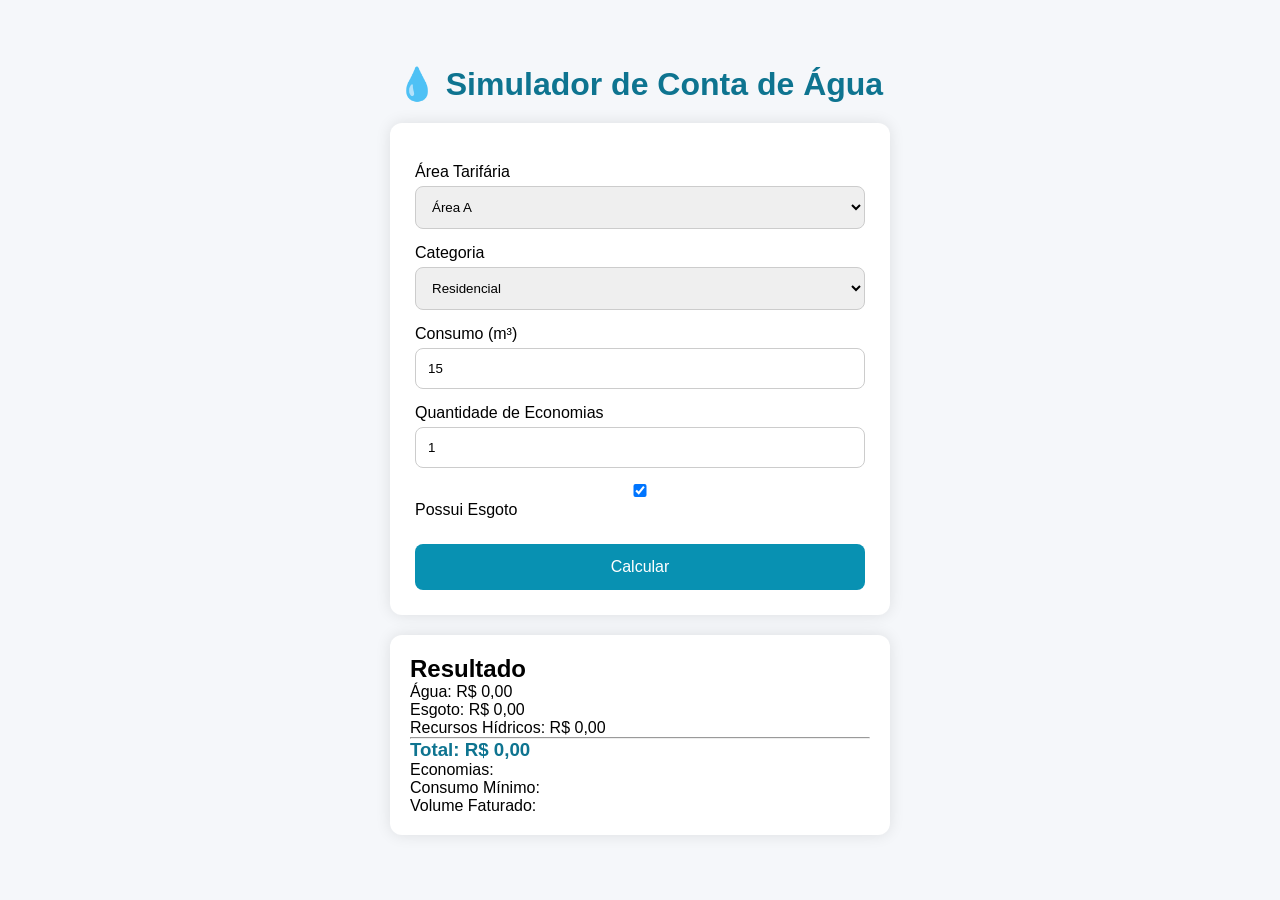
==== simulador-aguas-do-rio/index.html @ 5aeb9e15 "Add files via upload" ====
<!DOCTYPE html>
<html lang="pt-BR">

<head>
    <meta charset="UTF-8">
    <meta name="viewport" content="width=device-width, initial-scale=1.0">
    <title>Simulador Águas do Rio</title>

    <link rel="stylesheet" href="style.css">
</head>

<body>

<div class="container">

    <h1>💧 Simulador de Conta de Água</h1>


    <div class="card">


        <label>Área Tarifária</label>

        <select id="area">

            <option value="AREA_A">
                Área A
            </option>

            <option value="AREA_B">
                Área B
            </option>

            <option value="AREA_A_DEZ_2025">
                Área A - Dezembro 2025
            </option>

            <option value="AREA_B_DEZ_2025">
                Área B - Dezembro 2025
            </option>

        </select>



        <label>Categoria</label>

        <select id="categoria">

            <option value="residencial">
                Residencial
            </option>

            <option value="comercial">
                Comercial
            </option>

            <option value="industrial">
                Industrial
            </option>

            <option value="publica">
                Pública
            </option>

            <option value="publica_estadual">
                Pública Estadual
            </option>

        </select>



        <label>Consumo (m³)</label>

        <input
            type="number"
            id="consumo"
            min="0"
            value="15"
        >



        <label>Quantidade de Economias</label>

        <input
            type="number"
            id="economias"
            min="1"
            value="1"
        />



        <label>

            <input
                type="checkbox"
                id="esgoto"
                checked
            >

            Possui Esgoto

        </label>



        <button onclick="simular()">
            Calcular
        </button>


    </div>



    <div id="resultado" class="resultado">


        <h2>Resultado</h2>


        <p>
            Água:
            <span id="agua">
                R$ 0,00
            </span>
        </p>


        <p>
            Esgoto:
            <span id="valorEsgoto">
                R$ 0,00
            </span>
        </p>


        <p>
            Recursos Hídricos:
            <span id="rh">
                R$ 0,00
            </span>
        </p>


        <hr>


        <h3>
            Total:
            <span id="total">
                R$ 0,00
            </span>
        </h3>



        <p>
            Economias:
            <span id="economiasResultado">
            </span>
        </p>



        <p>
            Consumo Mínimo:
            <span id="consumoMinimo">
            </span>
        </p>



        <p>
            Volume Faturado:
            <span id="volumeFaturado">
            </span>
        </p>


    </div>


</div>

<!-- Depois executa o cálculo -->
<script src="app.js"></script>


</body>

</html>
---- simulador-aguas-do-rio/style.css ----
*{
    margin:0;
    padding:0;
    box-sizing:border-box;
    font-family:Arial, sans-serif;
}

body{
    background:#f5f7fa;
    display:flex;
    justify-content:center;
    align-items:center;
    min-height:100vh;
}

.container{
    width:100%;
    max-width:500px;
}

h1{
    text-align:center;
    margin-bottom:20px;
    color:#0e7490;
}

.card{
    background:white;
    padding:25px;
    border-radius:12px;
    box-shadow:0 0 15px rgba(0,0,0,.1);
}

label{
    display:block;
    margin-top:15px;
    margin-bottom:5px;
}

input,
select{
    width:100%;
    padding:12px;
    border:1px solid #ccc;
    border-radius:8px;
}

button{
    width:100%;
    margin-top:20px;
    padding:14px;
    border:none;
    border-radius:8px;
    background:#0891b2;
    color:white;
    cursor:pointer;
    font-size:16px;
}

button:hover{
    background:#0e7490;
}

.resultado{
    background:white;
    margin-top:20px;
    padding:20px;
    border-radius:12px;
    box-shadow:0 0 15px rgba(0,0,0,.1);
}

.resultado h3{
    color:#0e7490;
}
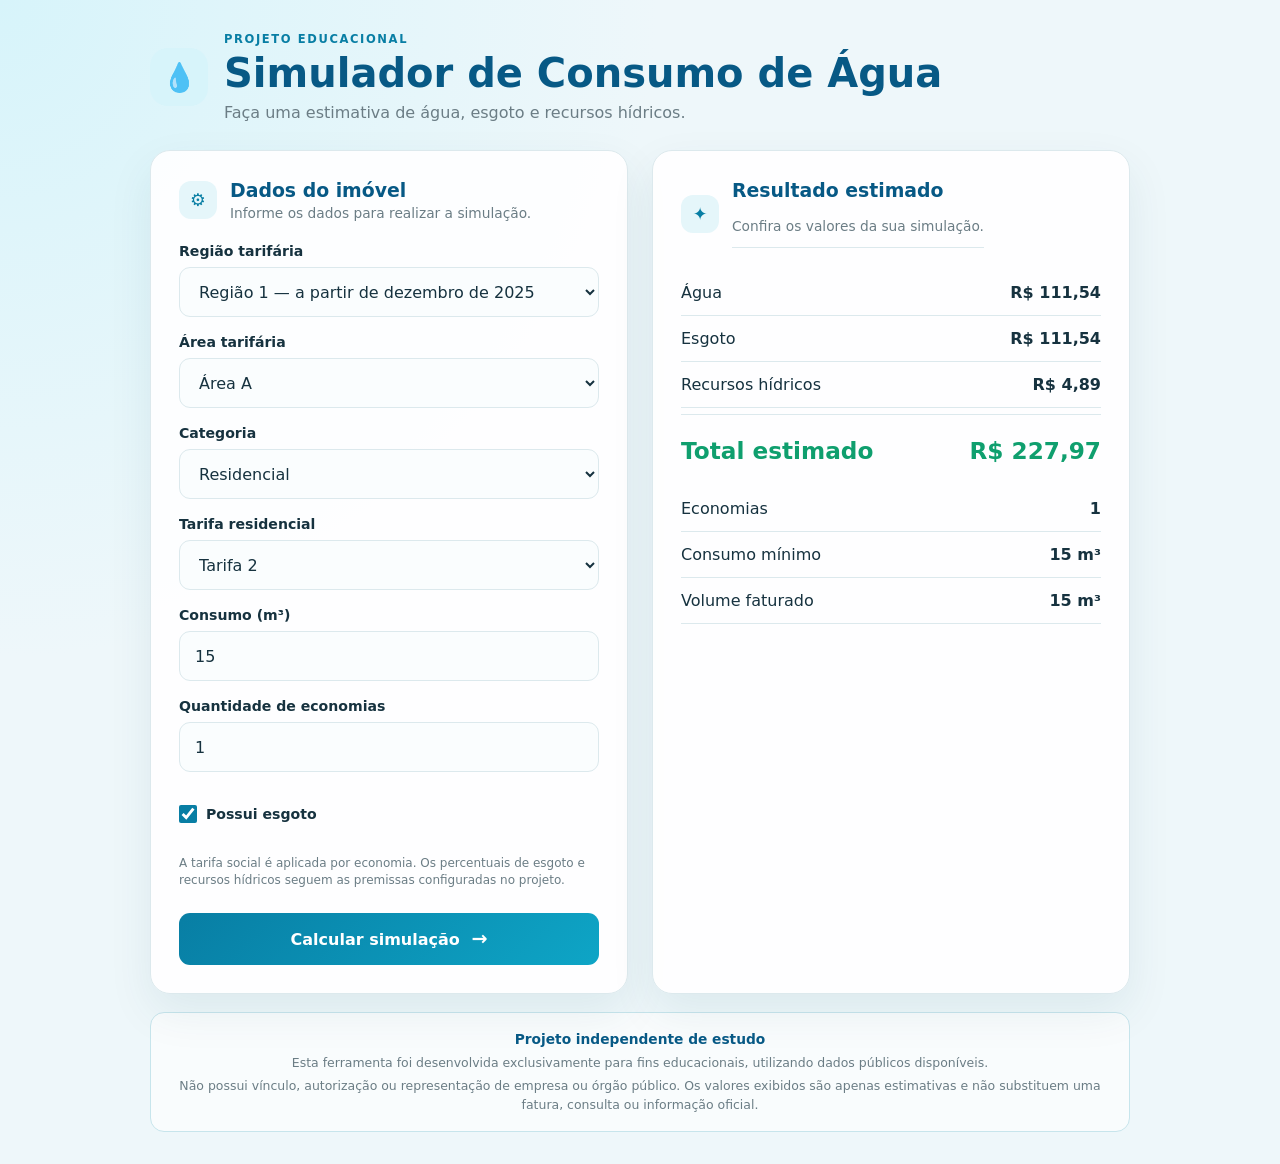
==== commit 4649845d: "Melhora responsividade mobile e ajustes de tarifas" ====
--- a/simulador-aguas-do-rio/index.html
+++ b/simulador-aguas-do-rio/index.html
@@ -1,195 +1,94 @@
-<!DOCTYPE html>
-<html lang="pt-BR">
-
-<head>
-    <meta charset="UTF-8">
-    <meta name="viewport" content="width=device-width, initial-scale=1.0">
-    <title>Simulador Águas do Rio</title>
-
-    <link rel="stylesheet" href="style.css">
-</head>
-
-<body>
-
-<div class="container">
-
-    <h1>💧 Simulador de Conta de Água</h1>
-
-
-    <div class="card">
-
-
-        <label>Área Tarifária</label>
-
-        <select id="area">
-
-            <option value="AREA_A">
-                Área A
-            </option>
-
-            <option value="AREA_B">
-                Área B
-            </option>
-
-            <option value="AREA_A_DEZ_2025">
-                Área A - Dezembro 2025
-            </option>
-
-            <option value="AREA_B_DEZ_2025">
-                Área B - Dezembro 2025
-            </option>
-
-        </select>
-
-
-
-        <label>Categoria</label>
-
-        <select id="categoria">
-
-            <option value="residencial">
-                Residencial
-            </option>
-
-            <option value="comercial">
-                Comercial
-            </option>
-
-            <option value="industrial">
-                Industrial
-            </option>
-
-            <option value="publica">
-                Pública
-            </option>
-
-            <option value="publica_estadual">
-                Pública Estadual
-            </option>
-
-        </select>
-
-
-
-        <label>Consumo (m³)</label>
-
-        <input
-            type="number"
-            id="consumo"
-            min="0"
-            value="15"
-        >
-
-
-
-        <label>Quantidade de Economias</label>
-
-        <input
-            type="number"
-            id="economias"
-            min="1"
-            value="1"
-        />
-
-
-
-        <label>
-
-            <input
-                type="checkbox"
-                id="esgoto"
-                checked
-            >
-
-            Possui Esgoto
-
-        </label>
-
-
-
-        <button onclick="simular()">
-            Calcular
-        </button>
-
-
-    </div>
-
-
-
-    <div id="resultado" class="resultado">
-
-
-        <h2>Resultado</h2>
-
-
-        <p>
-            Água:
-            <span id="agua">
-                R$ 0,00
-            </span>
-        </p>
-
-
-        <p>
-            Esgoto:
-            <span id="valorEsgoto">
-                R$ 0,00
-            </span>
-        </p>
-
-
-        <p>
-            Recursos Hídricos:
-            <span id="rh">
-                R$ 0,00
-            </span>
-        </p>
-
-
-        <hr>
-
-
-        <h3>
-            Total:
-            <span id="total">
-                R$ 0,00
-            </span>
-        </h3>
-
-
-
-        <p>
-            Economias:
-            <span id="economiasResultado">
-            </span>
-        </p>
-
-
-
-        <p>
-            Consumo Mínimo:
-            <span id="consumoMinimo">
-            </span>
-        </p>
-
-
-
-        <p>
-            Volume Faturado:
-            <span id="volumeFaturado">
-            </span>
-        </p>
-
-
-    </div>
-
-
-</div>
-
-<!-- Depois executa o cálculo -->
-<script src="app.js"></script>
-
-
-</body>
-
-</html>+<!DOCTYPE html>
+<html lang="pt-BR">
+<head>
+    <meta charset="UTF-8">
+    <meta name="viewport" content="width=device-width, initial-scale=1.0">
+    <title>Simulador de Consumo de Água</title>
+    <link rel="stylesheet" href="style.css">
+</head>
+<body>
+<main class="container">
+    <header class="page-header">
+        <div class="brand-mark">💧</div>
+        <div>
+            <p class="eyebrow">PROJETO EDUCACIONAL</p>
+            <h1>Simulador de Consumo de Água</h1>
+            <p class="subtitle">Faça uma estimativa de água, esgoto e recursos hídricos.</p>
+        </div>
+    </header>
+
+    <div class="content-grid">
+        <section class="card form-card">
+            <div class="section-heading">
+                <span class="section-icon">⚙</span>
+                <div><h2>Dados do imóvel</h2><p>Informe os dados para realizar a simulação.</p></div>
+            </div>
+
+            <label for="regiao">Região tarifária</label>
+            <select id="regiao">
+                <option value="REGIAO_1">Região 1 — a partir de dezembro de 2025</option>
+                <option value="REGIAO_4">Região 4 — a partir de dezembro de 2025</option>
+            </select>
+
+            <label for="area">Área tarifária</label>
+            <select id="area">
+                <option value="AREA_A">Área A</option>
+                <option value="AREA_B">Área B</option>
+            </select>
+
+            <label for="categoria">Categoria</label>
+            <select id="categoria">
+                <option value="residencial">Residencial</option>
+                <option value="comercial">Comercial</option>
+                <option value="industrial">Industrial</option>
+                <option value="publica">Pública</option>
+                <option value="publica_estadual">Pública Estadual</option>
+            </select>
+
+            <div id="tarifaResidencialField">
+                <label for="tarifaResidencial">Tarifa residencial</label>
+                <select id="tarifaResidencial">
+                    <option value="tarifa2">Tarifa 2</option>
+                    <option value="tarifa1">Tarifa 1</option>
+                    <option value="social">Tarifa social — valor fixo</option>
+                </select>
+            </div>
+
+            <label for="consumo">Consumo (m³)</label>
+            <input type="number" id="consumo" min="0" step="0.01" inputmode="decimal" value="15">
+
+            <label for="economias">Quantidade de economias</label>
+            <input type="number" id="economias" min="1" step="1" inputmode="numeric" value="1">
+
+            <label class="checkbox-label"><input type="checkbox" id="esgoto" checked> Possui esgoto</label>
+
+            <p class="calculation-note">A tarifa social é aplicada por economia. Os percentuais de esgoto e recursos hídricos seguem as premissas configuradas no projeto.</p>
+            <button id="calcularButton" type="button">Calcular simulação <span>→</span></button>
+        </section>
+
+        <section id="resultado" class="resultado">
+            <div class="section-heading">
+                <span class="section-icon">✦</span>
+                <div><h2>Resultado estimado</h2><p>Confira os valores da sua simulação.</p></div>
+            </div>
+
+            <p><span>Água</span><span id="agua">R$ 0,00</span></p>
+            <p><span>Esgoto</span><span id="valorEsgoto">R$ 0,00</span></p>
+            <p><span>Recursos hídricos</span><span id="rh">R$ 0,00</span></p>
+            <hr>
+            <h3><span>Total estimado</span><span id="total">R$ 0,00</span></h3>
+            <p><span>Economias</span><span id="economiasResultado"></span></p>
+            <p><span>Consumo mínimo</span><span id="consumoMinimo"></span></p>
+            <p><span>Volume faturado</span><span id="volumeFaturado"></span></p>
+        </section>
+    </div>
+
+    <aside class="disclaimer" aria-label="Aviso importante">
+        <strong>Projeto independente de estudo</strong>
+        <p>Esta ferramenta foi desenvolvida exclusivamente para fins educacionais, utilizando dados públicos disponíveis.</p>
+        <p>Não possui vínculo, autorização ou representação de empresa ou órgão público. Os valores exibidos são apenas estimativas e não substituem uma fatura, consulta ou informação oficial.</p>
+    </aside>
+</main>
+<script src="app.js"></script>
+</body>
+</html>
--- a/simulador-aguas-do-rio/style.css
+++ b/simulador-aguas-do-rio/style.css
@@ -1,74 +1,61 @@
-*{
-    margin:0;
-    padding:0;
-    box-sizing:border-box;
-    font-family:Arial, sans-serif;
-}
-
-body{
-    background:#f5f7fa;
-    display:flex;
-    justify-content:center;
-    align-items:center;
-    min-height:100vh;
-}
-
-.container{
-    width:100%;
-    max-width:500px;
-}
-
-h1{
-    text-align:center;
-    margin-bottom:20px;
-    color:#0e7490;
-}
-
-.card{
-    background:white;
-    padding:25px;
-    border-radius:12px;
-    box-shadow:0 0 15px rgba(0,0,0,.1);
-}
-
-label{
-    display:block;
-    margin-top:15px;
-    margin-bottom:5px;
-}
-
-input,
-select{
-    width:100%;
-    padding:12px;
-    border:1px solid #ccc;
-    border-radius:8px;
-}
-
-button{
-    width:100%;
-    margin-top:20px;
-    padding:14px;
-    border:none;
-    border-radius:8px;
-    background:#0891b2;
-    color:white;
-    cursor:pointer;
-    font-size:16px;
-}
-
-button:hover{
-    background:#0e7490;
-}
-
-.resultado{
-    background:white;
-    margin-top:20px;
-    padding:20px;
-    border-radius:12px;
-    box-shadow:0 0 15px rgba(0,0,0,.1);
-}
-
-.resultado h3{
-    color:#0e7490;
-}+:root {
+    --primary: #087ea4; --primary-dark: #075985; --background: #eef7fa;
+    --surface: rgba(255,255,255,.92); --text: #16323f; --muted: #6b7d85;
+    --border: #dce9ed; --success: #0f9f6e;
+}
+* { box-sizing: border-box; margin: 0; padding: 0; }
+body {
+    min-height: 100vh; padding: 32px 16px;
+    font-family: Inter, ui-sans-serif, system-ui, -apple-system, BlinkMacSystemFont, "Segoe UI", sans-serif;
+    color: var(--text); background: radial-gradient(circle at top left, #d7f4fa, transparent 38%), var(--background);
+}
+.container { width: min(100%, 980px); margin: auto; }
+.page-header { display: flex; align-items: center; gap: 16px; margin-bottom: 28px; }
+.brand-mark, .section-icon { display: grid; place-items: center; flex: 0 0 auto; }
+.brand-mark { width: 58px; height: 58px; border-radius: 18px; font-size: 28px; background: #d7f4fa; }
+.eyebrow { color: var(--primary); font-size: .72rem; font-weight: 800; letter-spacing: .14em; margin-bottom: 5px; }
+h1 { color: var(--primary-dark); font-size: clamp(1.75rem, 4vw, 2.5rem); line-height: 1.1; }
+.subtitle, .section-heading p, .disclaimer { color: var(--muted); }
+.subtitle { margin-top: 8px; }
+.content-grid { display: grid; grid-template-columns: 1fr 1fr; gap: 24px; }
+.card, .resultado { background: var(--surface); border: 1px solid var(--border); border-radius: 20px; padding: 28px; box-shadow: 0 18px 45px rgba(15,73,92,.08); }
+.section-heading { display: flex; align-items: center; gap: 13px; margin-bottom: 22px; }
+.section-heading h2 { color: var(--primary-dark); font-size: 1.18rem; }
+.section-heading p { margin-top: 4px; font-size: .86rem; }
+.section-icon { width: 38px; height: 38px; border-radius: 12px; color: var(--primary); background: #e5f6fa; font-size: 1.1rem; }
+label { display: block; margin: 17px 0 8px; font-size: .88rem; font-weight: 650; }
+input, select { width: 100%; min-height: 50px; padding: 13px 15px; border: 1px solid var(--border); border-radius: 11px; background: #fafdfe; color: var(--text); font: inherit; font-size: 16px; outline: none; transition: .2s; }
+input:focus, select:focus { border-color: var(--primary); box-shadow: 0 0 0 4px rgba(8,126,164,.12); }
+.checkbox-label { display: flex; align-items: center; gap: 9px; cursor: pointer; }
+.checkbox-label input { width: 18px; height: 18px; accent-color: var(--primary); }
+.calculation-note { margin-top: 16px; color: var(--muted); font-size: .75rem; line-height: 1.45; }
+button { width: 100%; min-height: 52px; margin-top: 23px; padding: 14px 16px; border: 0; border-radius: 11px; background: linear-gradient(135deg, var(--primary), #0ea5c6); color: white; font: inherit; font-weight: 750; cursor: pointer; transition: .2s; touch-action: manipulation; }
+button span { margin-left: 6px; font-size: 1.2rem; }
+.resultado p { display: flex; justify-content: space-between; gap: 15px; padding: 13px 0; border-bottom: 1px solid var(--border); }
+.resultado p span:last-child { font-weight: 650; text-align: right; }
+.resultado hr { border: 0; border-top: 1px solid var(--border); margin: 6px 0; }
+.resultado h3 { display: flex; justify-content: space-between; gap: 15px; margin: 22px 0; color: var(--success); font-size: 1.45rem; }
+.resultado h3 span:last-child { text-align: right; }
+.resultado { scroll-margin-top: 18px; }
+.disclaimer { margin-top: 18px; padding: 16px 18px; border: 1px solid #c7e5ec; border-radius: 14px; color: var(--muted); background: rgba(255,255,255,.65); text-align: center; font-size: .78rem; line-height: 1.5; }
+.disclaimer strong { display: block; margin-bottom: 5px; color: var(--primary-dark); font-size: .86rem; }
+.disclaimer p + p { margin-top: 4px; }
+@media (hover: hover) and (pointer: fine) { button:hover { transform: translateY(-2px); box-shadow: 0 10px 20px rgba(8,126,164,.25); } }
+@media (max-width: 700px) {
+    body { padding: 16px 12px 28px; font-size: 16px; }
+    .page-header { align-items: flex-start; gap: 12px; margin-bottom: 20px; }
+    .brand-mark { width: 48px; height: 48px; border-radius: 14px; font-size: 23px; }
+    h1 { font-size: clamp(1.55rem, 8vw, 2rem); }
+    .subtitle { font-size: .9rem; line-height: 1.4; }
+    .content-grid { grid-template-columns: 1fr; gap: 16px; }
+    .card, .resultado { padding: 20px 16px; border-radius: 16px; }
+    .section-heading { margin-bottom: 18px; }
+    label { margin-top: 15px; }
+    .checkbox-label { min-height: 44px; margin-top: 12px; }
+    .checkbox-label input { width: 22px; height: 22px; }
+    button { margin-top: 20px; }
+    .resultado p { padding: 12px 0; }
+    .resultado h3 { font-size: 1.22rem; }
+    .resultado h3 span:last-child { max-width: 48%; }
+    .disclaimer { margin-top: 16px; padding: 14px; }
+}
